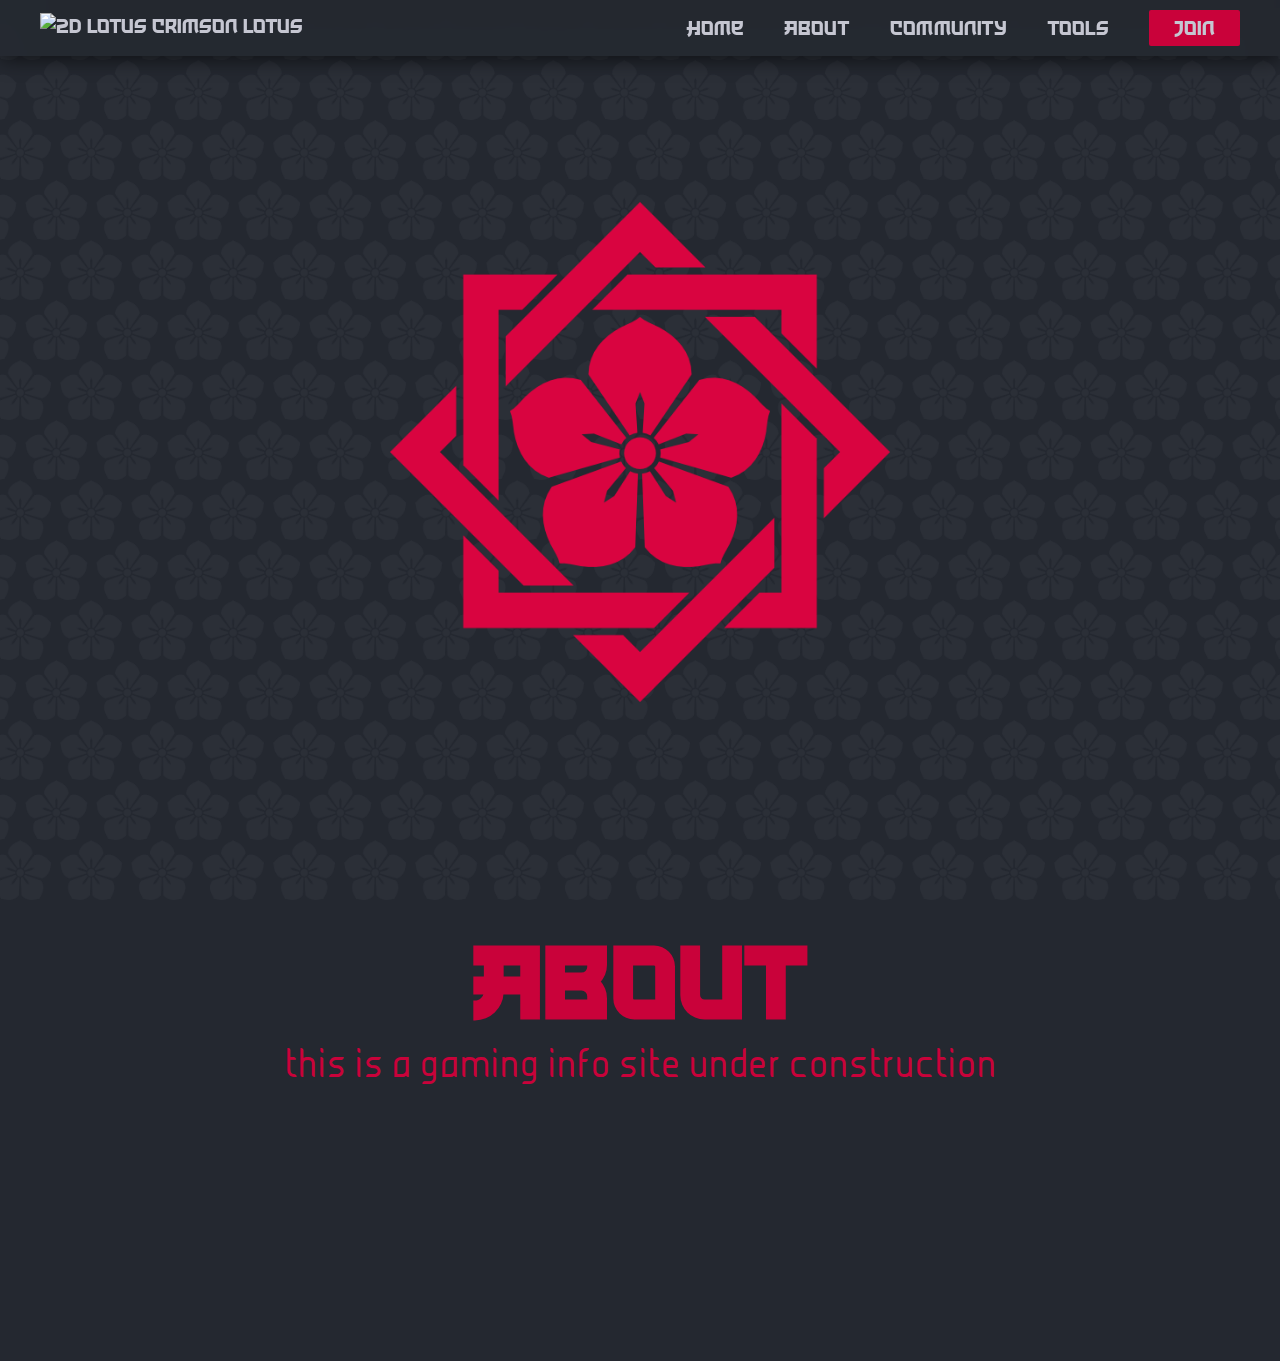
==== index.html @ 679688ac "completed styling of background, adjusted dropdown menu for smaller screens" ====
<!DOCTYPE html>
<html lang="en">
<head>
    <meta charset="UTF-8">
    <meta name="viewport" content="width=device-width, initial-scale=1.0">
    <title>Red Lotus Guild</title>
    <link rel="stylesheet" href="./css/styles.css">
</head>
<body>
    <default-nav>
        <a href="./"><img class="icon" src="./images/Red Lotus flower.png" alt="2d lotus crimson lotus"></a>

        <ul class="main menu">
            <li><a href="./index.html"> Home</a></li>
            <li><a href="./pages/about.html"> About</a></li>
            <li><a href="./pages/community.html">community</a></li>
            <li><a href="./pages/tools.html"> Tools </a></li>
            <li><button class="join-button">Join</button></li>     

        </ul>
        <svg id="menu-button" xmlns="http://www.w3.org/2000/svg" height="40px" viewBox="0 -960 960 960" width="40px" fill="#e8eaed">
            <path d="M120-240v-80h720v80H120Zm0-200v-80h720v80H120Zm0-200v-80h720v80H120Z"/>
        </svg>

        <ul class="dropdown menu">
            <svg id="close-button" xmlns="http://www.w3.org/2000/svg" height="40px" viewBox="0 -960 960 960" width="40px" fill="#e8eaed">
                <path d="m256-200-56-56 224-224-224-224 56-56 224 224 224-224 56 56-224 224 224 224-56 56-224-224-224 224Z"/>
            </svg>
            <li><a href="./pages/about.html"> Home</a></li>
            <li><a href="./pages/about.html"> About</a></li>
            <li><a href="./pages/community.html">community</a></li>
            <li><a href="./pages/tools.html"> Tools </a></li>
            <li><button class="join-button">Join</button></li>
        </ul>
    </default-nav>
    
    <header>
        <div id="header-icon">
            <img id="flower" src="./images/red lotus flower.png" alt="2d lotus crimson lotus">
            <img id="frame" src="./images/red lotus frame.png" alt="2d lotus crimson lotus">
        </div>
    </header>
    <main>
        <div class="about">
            <h1>About</h1>
            <p>
                this is a gaming info site under construction
            </p>
        </div>
    </main>
</body>
<script src="./js/nav.js"></script>

</html>
---- css/styles.css ----
@font-face {
    font-family: 'Last Shuriken';
    src: url(../fonts/TheLastShuriken-Regular.ttf);
    font-weight: normal;
    font-style: normal;
    font-display: swap;
}

@font-face{
    font-family: 'Juice';
    src: url(../fonts/JUICERegular.ttf);
    font-weight: normal;
    font-style: normal;
    font-display: swap;
}

/*
---------------------------------- 
Reset
---------------------------------- 
 */

*{
    margin: 0;
    padding: 0;
    box-sizing: border-box;
}

/*
---------------------------------- 
General styling
---------------------------------- 
 */

:root{
    --prmy-color: rgb(201, 2, 58);
    --bg-color: rgb(36, 40, 48);
    --font-color: rgb(197, 198, 209);
    --nav-bg-color: rgba(24, 27, 32, 0.205);
}

html::-webkit-scrollbar{ 
    width: 8px; height: 88;
}

html::-webkit-scrollbar-track{
    background-color: var(--nav-bg-color);
    background-clip: content-box;
}

html::-webkit-scrollbar-thumb{
    background-color: var(--prmy-color);
    border-radius: 15px;
}

body{
    display: flex;
    flex-direction: column;
    background-color: var(--bg-color);
    min-height: 100vh;
    font-family: 'Last Shuriken', system-ui;
    background-attachment: fixed;
    background-image: url(../images/lotus\ pattern.png);
    background-position: center;
    background-repeat: no-repeat;
    background-size: cover;
}


/*
---------------------------------- 
nav-bar styling
---------------------------------- 
 */

default-nav{
    display: flex;
    position: sticky;
    top:0;
    gap: 100px;
    background-color: var(--nav-bg-color);
    backdrop-filter: blur(30px);
    -webkit-backdrop-filter: blur(30px);
    padding: 10px 40px;
    box-shadow: 0px 3px 20px rgba(0, 0, 0, 0.6);
    z-index: 998;
}

default-nav img{
    height: 67px;
    width: auto;
    cursor:pointer;
    vertical-align: middle;
}

default-nav .main{
    display: flex;
    align-items: center;
    justify-content: flex-end;
    margin-left: auto;
    gap: 40px;
}

default-nav .menu{
    align-items: center;
    list-style: none;
}


default-nav a{
    color: var(--font-color);
    height: 100%;
    text-decoration: none;
    transition: all .5s;
    font-size: 1.1rem;
}

default-nav a:hover, 
default-nav a:focus{
    color: var(--prmy-color);
}

default-nav button{
    color:var(--font-color);
    background-color: var(--prmy-color);
    border-style: none;
    border-radius: 2px;
    cursor: pointer;
    padding: 5px 25px;
    align-self: center;
    font-family: 'Last Shuriken', system-ui;
    font-size: 1.1rem;
    transition: all .4s;
}

default-nav button:hover{
    color: var(--bg-color);
    transform: scale(.96,.97);
}

default-nav svg{
    fill: var(--font-color);
    cursor: pointer;
    transition: all .5s ;
    animation: fadeIn 1s
}

default-nav svg:hover, 
default-nav svg:focus{
    fill: var(--prmy-color);
    transform: scale(1.125,1.125);
}

default-nav #menu-button,
default-nav #close-button{
    display: none;
}

/*
---------------------------------- 
dropdown styling
---------------------------------- 
 */
 


default-nav .dropdown{
    display: none;
    flex-direction: column;
    align-items: center;
    list-style: none;
    gap: 30px;
    margin-top: 40px;
}

@media(max-width:800px){
    default-nav{
        flex-direction: column;
        align-items: center;
        justify-content: center;
        gap: 0px;
        padding: 20px;
    }

    default-nav .main{
        display: none;
    }

    default-nav ul{
        flex-direction: column;
        justify-content: center;
        gap: 20px;
        margin: 0;
        display: none;
    }

    default-nav #menu-button,
    default-nav #close-button{
        position: absolute;
        top: 36px;
        right: 30px;
    }

}
/*
---------------------------------- 
main styling
---------------------------------- 
 */
header{
    display: flex;
    flex-direction: column;
    justify-content: center;
    align-items: center;
    color: var(--prmy-color);
    font-size: calc(2.7vw + .8rem);
    text-wrap: nowrap;
    flex-grow: 1;
    height: 95vh;
}
header #message{
    margin-bottom: 7%;
}

header #message svg{
    fill: var(--prmy-color);
    display: inline-block;
    height: 1.3em;
    width: auto;
    vertical-align: -12%;
    
} 
header #message p{
    display: inline-block;
}

header #header-icon{
    position: relative;
    top:0;
    height: min(85vw, 500px);
    width: min(85vw, 500px);
    margin-bottom: 5%;
}

#header-icon #frame{
    position: absolute;
    top:0;
    left: 0;
    height: 100%;
    width: auto;
    animation: spin 45s linear infinite;
}

#header-icon #flower{
    position: absolute;
    top:23%;
    left: 24%;
    height: 50%;
    width: auto;
}

main{
    background-color: var(--bg-color);
    display: flex;
    justify-content: center;
    color: var(--prmy-color);
    font-size: calc(2.7vw + .8rem);
    height: 50vh;
    backdrop-filter: blur(20px);
 }

main #message svg{
    fill: var(--prmy-color);
    display: inline-block;
    height: 1.3em;
    width: auto;
    vertical-align: -12%;
    
} 


main .about{
    display: flex;
    flex-direction: column;
    align-items: center;
    text-align: justify;
    width: 800px;

}
main .about p{
    font-family: 'Juice';
    text-align: center;
    font-size: 2rem;
    width: 100%;
}

@keyframes slideIn{
    0%{
        transform: translateX(100%);
    }
    100%{
        transform: translateX(0%);
    }
}

@keyframes spin{
    0%{
        transform: rotate(0deg);
    }
    100%{
        transform:rotate(360deg);
    }
}

@keyframes fadeIn{
    0%{
        opacity: 0;
    }
    100%{
        opacity: 1;
    }
}
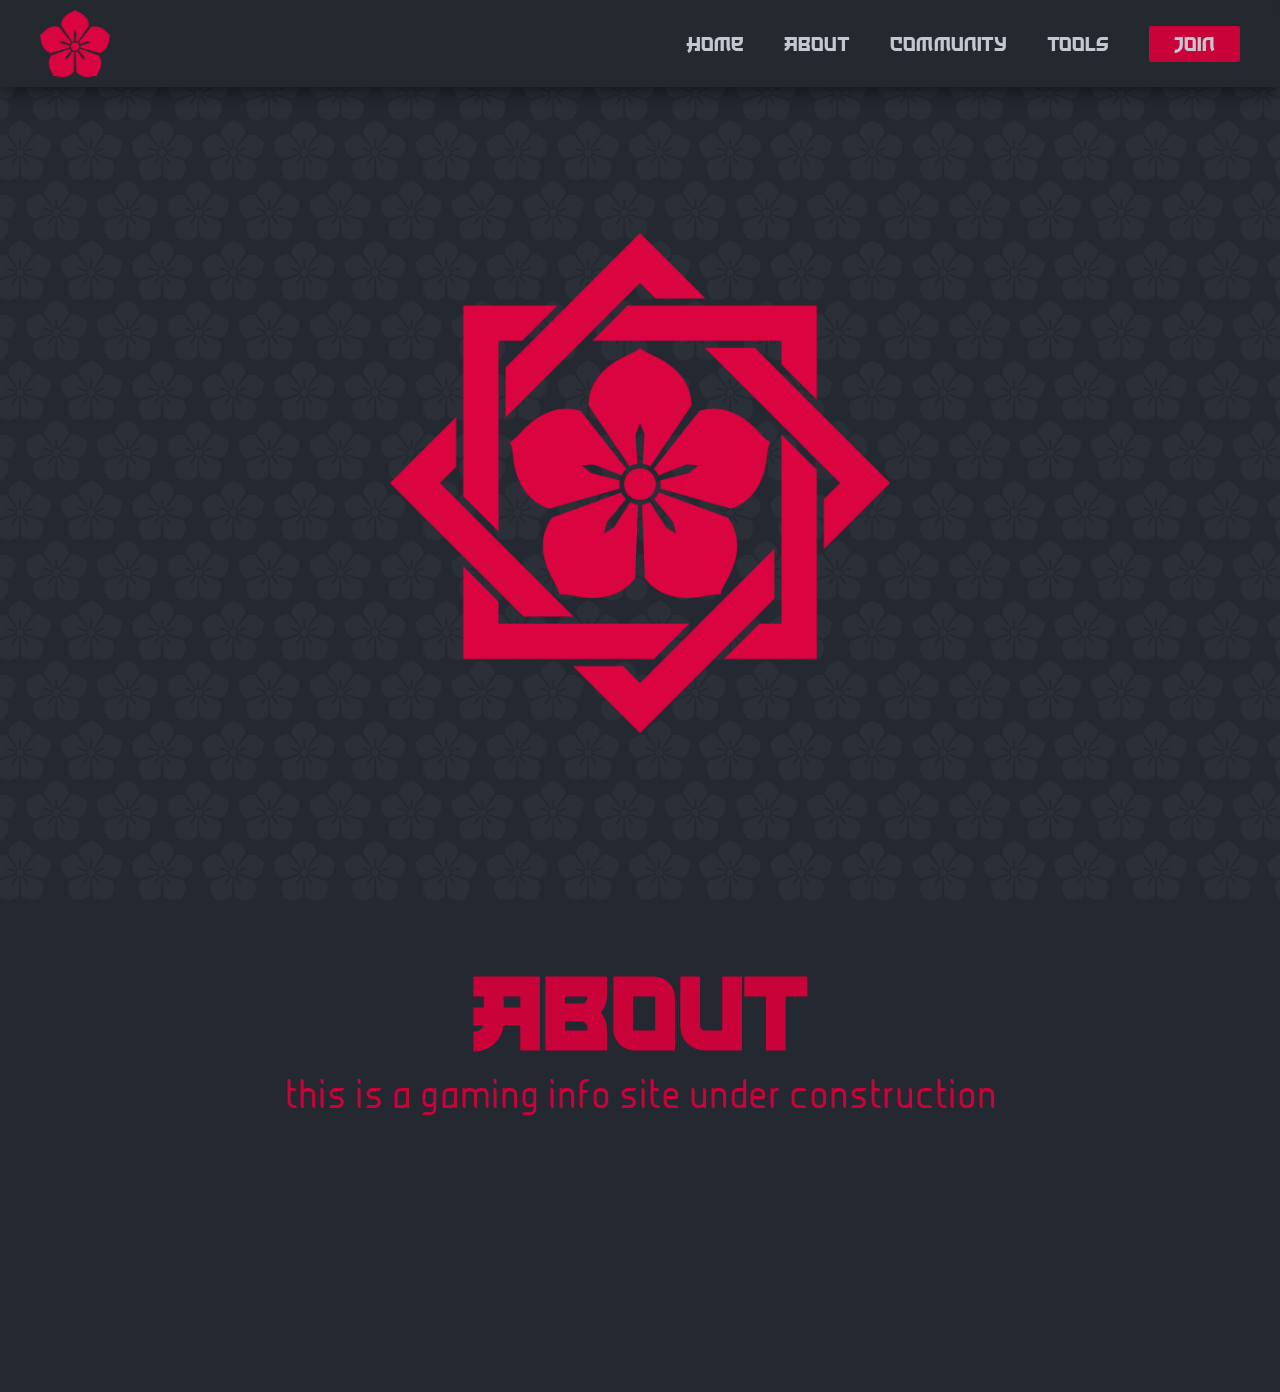
==== commit d77c1e7b: "adjusted styling on images" ====
--- a/index.html
+++ b/index.html
@@ -8,7 +8,7 @@
 </head>
 <body>
     <default-nav>
-        <a href="./"><img class="icon" src="./images/Red Lotus flower.png" alt="2d lotus crimson lotus"></a>
+        <a href="./"><img class="icon" src="./images/red lotus flower.png" alt="2d lotus crimson lotus"></a>
 
         <ul class="main menu">
             <li><a href="./index.html"> Home</a></li>
--- a/css/styles.css
+++ b/css/styles.css
@@ -162,8 +162,6 @@
 ---------------------------------- 
  */
  
-
-
 default-nav .dropdown{
     display: none;
     flex-direction: column;
@@ -243,6 +241,7 @@
 }
 
 #header-icon #frame{
+    pointer-events: none;
     position: absolute;
     top:0;
     left: 0;
@@ -252,6 +251,7 @@
 }
 
 #header-icon #flower{
+    pointer-events: none;
     position: absolute;
     top:23%;
     left: 24%;
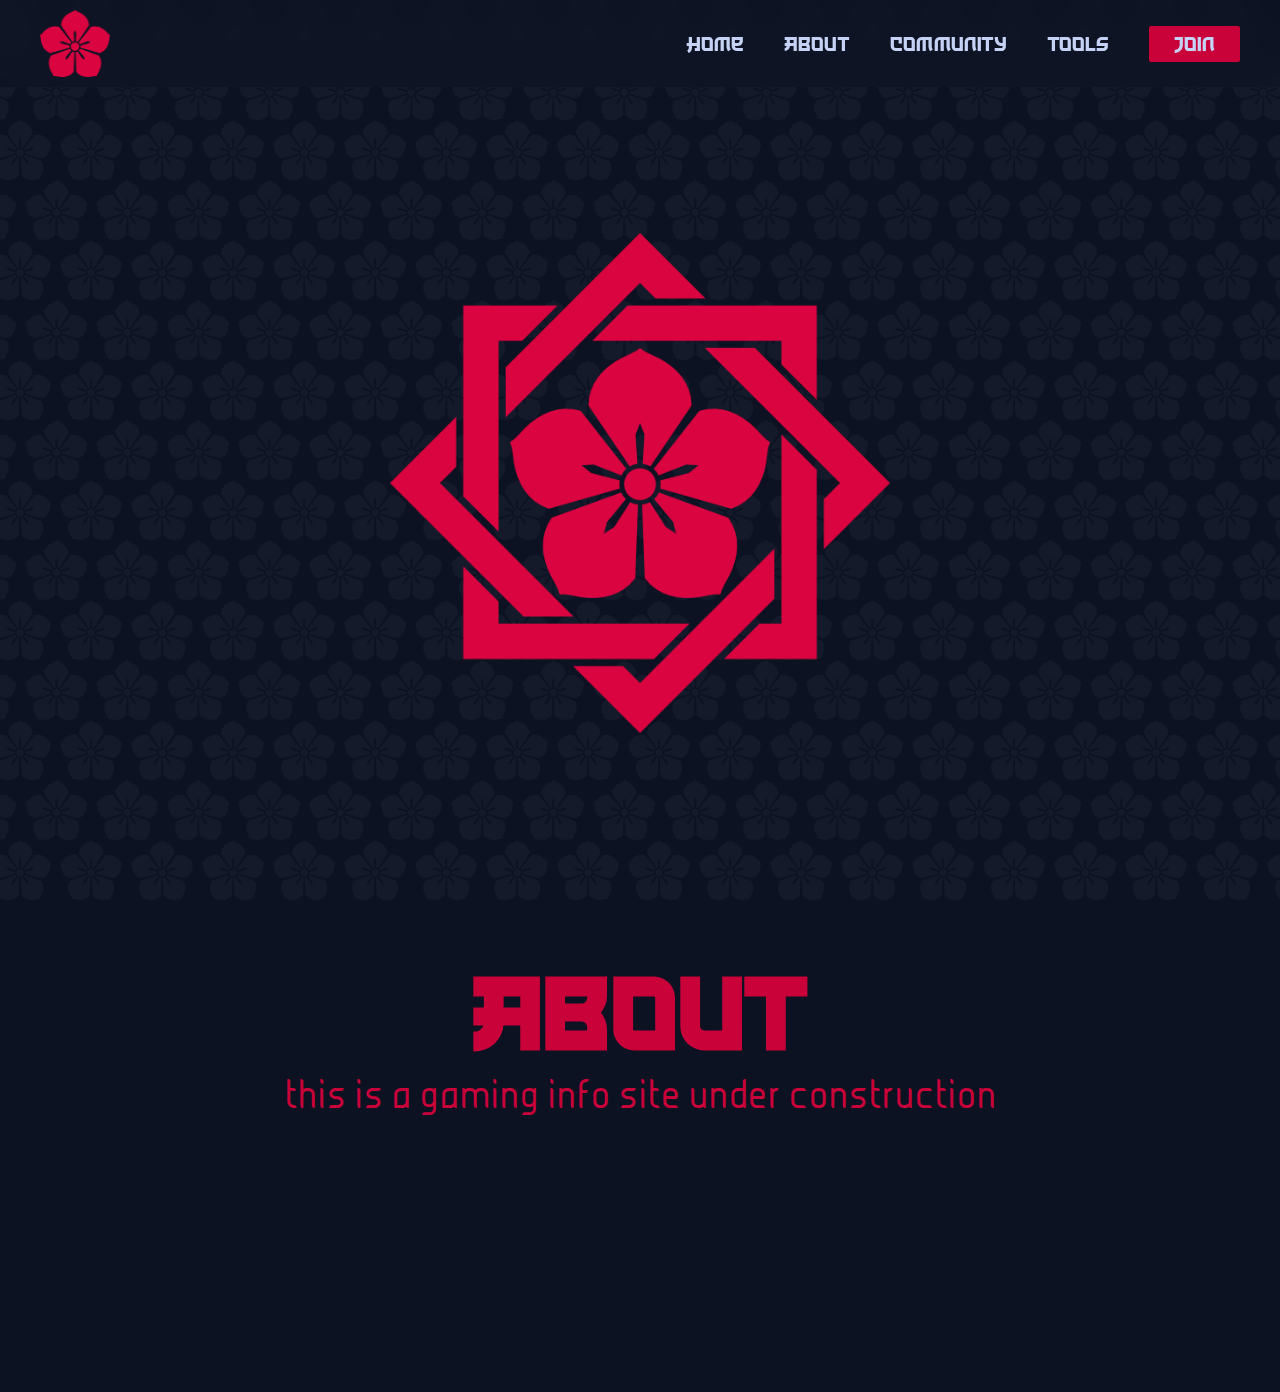
==== commit b52b9787: "refactored nav bar styling and code" ====
--- a/index.html
+++ b/index.html
@@ -5,33 +5,35 @@
     <meta name="viewport" content="width=device-width, initial-scale=1.0">
     <title>Red Lotus Guild</title>
     <link rel="stylesheet" href="./css/styles.css">
+    <script defer src="./js/nav.js"></script>
+
 </head>
 <body>
     <default-nav>
         <a href="./"><img class="icon" src="./images/red lotus flower.png" alt="2d lotus crimson lotus"></a>
 
-        <ul class="main menu">
+        <ul class=" main menu">
             <li><a href="./index.html"> Home</a></li>
             <li><a href="./pages/about.html"> About</a></li>
             <li><a href="./pages/community.html">community</a></li>
             <li><a href="./pages/tools.html"> Tools </a></li>
             <li><button class="join-button">Join</button></li>     
+        </ul>
 
-        </ul>
-        <svg id="menu-button" xmlns="http://www.w3.org/2000/svg" height="40px" viewBox="0 -960 960 960" width="40px" fill="#e8eaed">
-            <path d="M120-240v-80h720v80H120Zm0-200v-80h720v80H120Zm0-200v-80h720v80H120Z"/>
-        </svg>
+        <div class="hamburger">
+            <div class="bar"></div>
+            <div class="bar"></div>
+            <div class="bar"></div>
+        </div>
 
         <ul class="dropdown menu">
-            <svg id="close-button" xmlns="http://www.w3.org/2000/svg" height="40px" viewBox="0 -960 960 960" width="40px" fill="#e8eaed">
-                <path d="m256-200-56-56 224-224-224-224 56-56 224 224 224-224 56 56-224 224 224 224-56 56-224-224-224 224Z"/>
-            </svg>
-            <li><a href="./pages/about.html"> Home</a></li>
+            <li><a href="./index.html"> Home</a></li>
             <li><a href="./pages/about.html"> About</a></li>
             <li><a href="./pages/community.html">community</a></li>
             <li><a href="./pages/tools.html"> Tools </a></li>
-            <li><button class="join-button">Join</button></li>
+            <li><button class="join-button">Join</button></li>     
         </ul>
+
     </default-nav>
     
     <header>
@@ -49,6 +51,5 @@
         </div>
     </main>
 </body>
-<script src="./js/nav.js"></script>
 
 </html>--- a/css/styles.css
+++ b/css/styles.css
@@ -34,14 +34,16 @@
 
 :root{
     --prmy-color: rgb(201, 2, 58);
-    --bg-color: rgb(36, 40, 48);
-    --font-color: rgb(197, 198, 209);
-    --nav-bg-color: rgba(24, 27, 32, 0.205);
+    --bg-color: rgb(12, 18, 34);
+    --font-color: rgb(198, 210, 245);
+    --nav-bg-color-solid: rgba(12, 18, 34, 0.965);
+    --nav-bg-color-opaque: rgba(12, 18, 34, 0.3);
 }
 
 html::-webkit-scrollbar{ 
-    width: 8px; height: 88;
-}
+    width: 8px; 
+    height: 8px;
+} 
 
 html::-webkit-scrollbar-track{
     background-color: var(--nav-bg-color);
@@ -56,7 +58,8 @@
 body{
     display: flex;
     flex-direction: column;
-    background-color: var(--bg-color);
+    color: var(--font-color);
+    background-color:var(--bg-color);
     min-height: 100vh;
     font-family: 'Last Shuriken', system-ui;
     background-attachment: fixed;
@@ -66,6 +69,10 @@
     background-size: cover;
 }
 
+a{
+    color: inherit;
+    text-decoration: none;
+}
 
 /*
 ---------------------------------- 
@@ -78,12 +85,12 @@
     position: sticky;
     top:0;
     gap: 100px;
-    background-color: var(--nav-bg-color);
-    backdrop-filter: blur(30px);
-    -webkit-backdrop-filter: blur(30px);
+    background-color: var(--nav-bg-color-opaque);
+    backdrop-filter: blur(20px);
+    -webkit-backdrop-filter: blur(20px);
     padding: 10px 40px;
-    box-shadow: 0px 3px 20px rgba(0, 0, 0, 0.6);
-    z-index: 998;
+    z-index: 999;
+    transition: all .5s ease-in-out
 }
 
 default-nav img{
@@ -93,24 +100,21 @@
     vertical-align: middle;
 }
 
-default-nav .main{
+default-nav .menu{
     display: flex;
     align-items: center;
     justify-content: flex-end;
     margin-left: auto;
+    list-style: none;
     gap: 40px;
 }
 
-default-nav .menu{
-    align-items: center;
-    list-style: none;
-}
-
+default-nav .dropdown{
+    display: none;
+}
 
 default-nav a{
-    color: var(--font-color);
     height: 100%;
-    text-decoration: none;
     transition: all .5s;
     font-size: 1.1rem;
 }
@@ -121,14 +125,14 @@
 }
 
 default-nav button{
-    color:var(--font-color);
+    color: inherit;
+    font-family: inherit;
     background-color: var(--prmy-color);
     border-style: none;
     border-radius: 2px;
     cursor: pointer;
     padding: 5px 25px;
     align-self: center;
-    font-family: 'Last Shuriken', system-ui;
     font-size: 1.1rem;
     transition: all .4s;
 }
@@ -138,64 +142,84 @@
     transform: scale(.96,.97);
 }
 
-default-nav svg{
-    fill: var(--font-color);
+/*
+---------------------------------- 
+Hamburger button styling
+---------------------------------- 
+ */
+
+default-nav .bar{
+    background-color: var(--font-color);
+    height: 3px;
+    width: 32px;
+    margin: 5px;
+    border-radius: 2px;
+    transition: all 1s;
+}
+
+default-nav .hamburger{
+    display: none;
+    position:absolute;
+    top:0;
     cursor: pointer;
-    transition: all .5s ;
-    animation: fadeIn 1s
-}
-
-default-nav svg:hover, 
-default-nav svg:focus{
-    fill: var(--prmy-color);
-    transform: scale(1.125,1.125);
-}
-
-default-nav #menu-button,
-default-nav #close-button{
-    display: none;
-}
-
-/*
----------------------------------- 
-dropdown styling
----------------------------------- 
- */
- 
-default-nav .dropdown{
-    display: none;
-    flex-direction: column;
-    align-items: center;
-    list-style: none;
-    gap: 30px;
-    margin-top: 40px;
+    transition: scale .5s
+ }
+
+ default-nav .hamburger:hover{
+    scale: 1.1 1.1;
+ }
+
+ default-nav .hamburger:hover *{
+    background-color: var(--prmy-color);
+ }
+
+.hamburger-open .bar:nth-child(1){
+    transform: translateY(8px) rotate(45deg);
+}
+.hamburger-open .bar:nth-child(2){
+    opacity: 0;
+}
+.hamburger-open .bar:nth-child(3){
+    transform: translateY(-8px) rotate(-45deg);
+
+}
+
+
+.dropdown-open{
+    transform: translateX(0%) !important;
 }
 
 @media(max-width:800px){
     default-nav{
+        background-color: var(--nav-bg-color-solid);
         flex-direction: column;
         align-items: center;
         justify-content: center;
         gap: 0px;
         padding: 20px;
+        backdrop-filter: none;
+        -webkit-backdrop-filter: none;
     }
 
     default-nav .main{
         display: none;
     }
-
-    default-nav ul{
+    default-nav .dropdown{
+        display: flex;
+        position:fixed;
+        top: 107px;
+        background-color: var(--nav-bg-color-solid);
         flex-direction: column;
-        justify-content: center;
-        gap: 20px;
-        margin: 0;
-        display: none;
-    }
-
-    default-nav #menu-button,
-    default-nav #close-button{
+        width: 100%;
+        padding: 20px 0;
+        transform: translateX(-100%);
+        transition: all .9s ease-in-out;
+    }
+
+    default-nav .hamburger{
+        display: block;
         position: absolute;
-        top: 36px;
+        top: 38px;
         right: 30px;
     }
 
@@ -241,22 +265,24 @@
 }
 
 #header-icon #frame{
-    pointer-events: none;
     position: absolute;
     top:0;
     left: 0;
     height: 100%;
     width: auto;
-    animation: spin 45s linear infinite;
+    transition: all 3s ease-in-out;
 }
 
 #header-icon #flower{
-    pointer-events: none;
     position: absolute;
     top:23%;
     left: 24%;
     height: 50%;
     width: auto;
+}
+
+#header-icon #frame:hover{
+    transform: rotate(90deg);
 }
 
 main{
@@ -296,7 +322,7 @@
 
 @keyframes slideIn{
     0%{
-        transform: translateX(100%);
+        transform: translateX(-100%);
     }
     100%{
         transform: translateX(0%);
@@ -308,7 +334,7 @@
         transform: rotate(0deg);
     }
     100%{
-        transform:rotate(360deg);
+        transform:rotate(180deg);
     }
 }
 
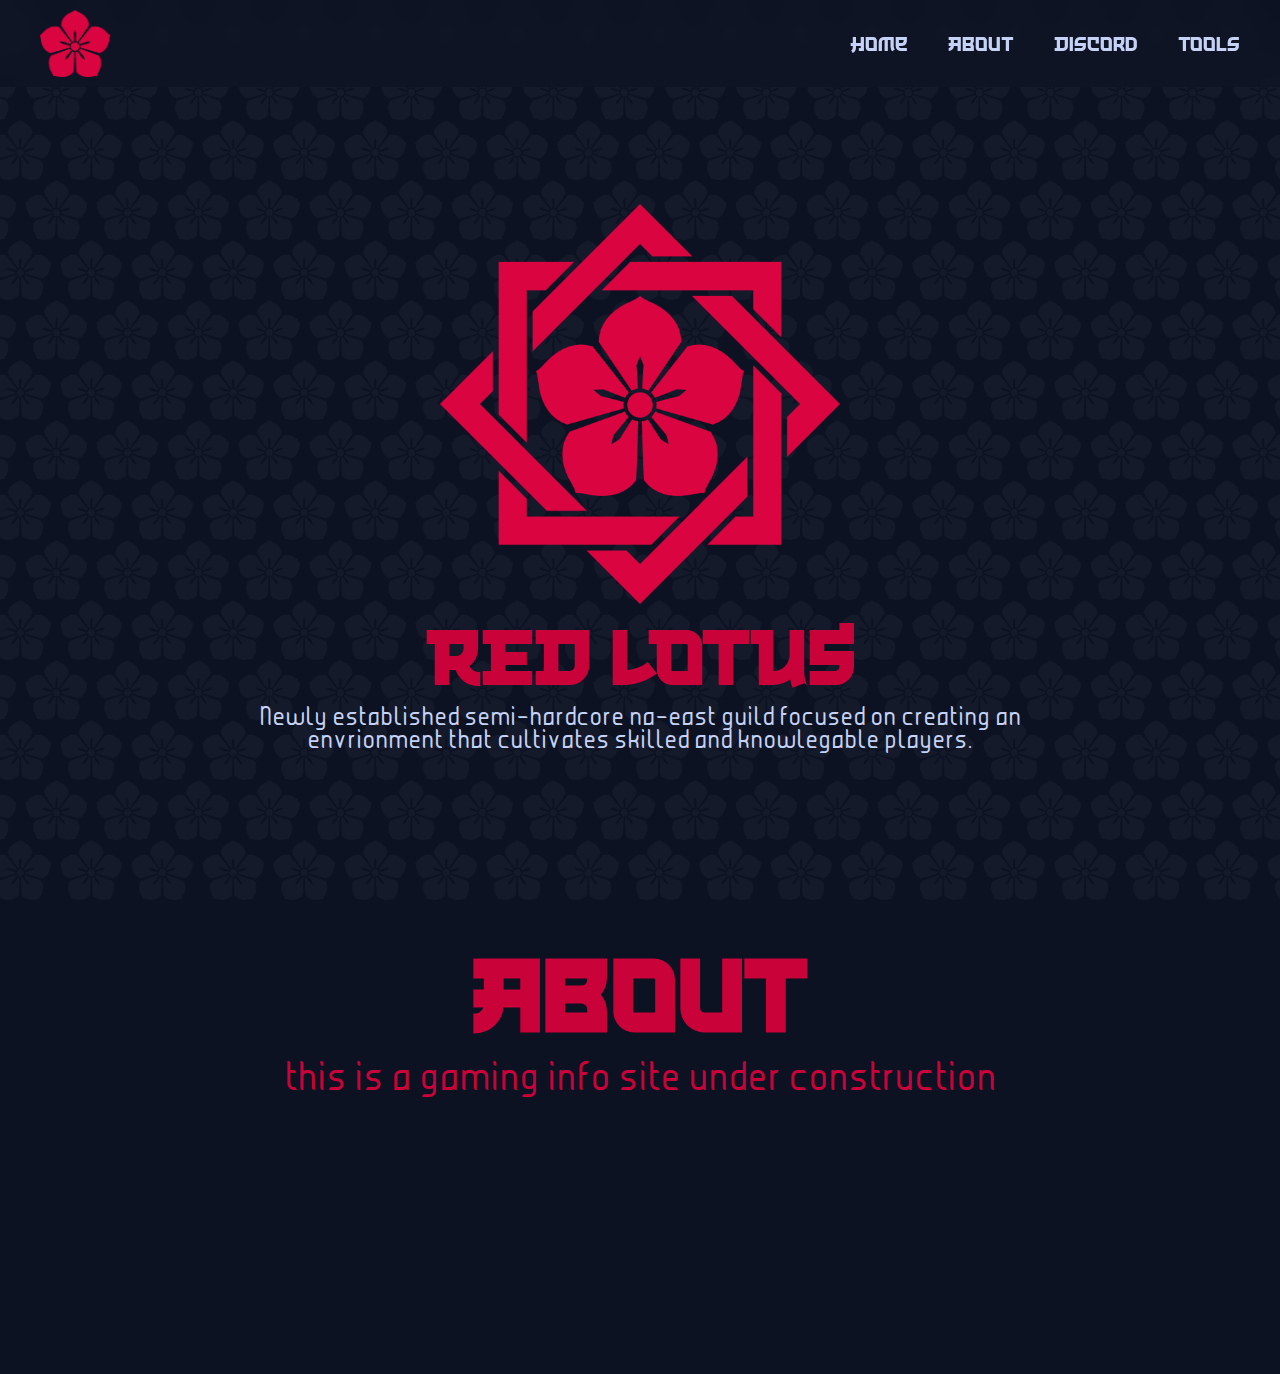
==== commit 58f7dfab: "started adding general content and doing minor animation adjustments" ====
--- a/index.html
+++ b/index.html
@@ -11,13 +11,11 @@
 <body>
     <default-nav>
         <a href="./"><img class="icon" src="./images/red lotus flower.png" alt="2d lotus crimson lotus"></a>
-
         <ul class=" main menu">
             <li><a href="./index.html"> Home</a></li>
             <li><a href="./pages/about.html"> About</a></li>
-            <li><a href="./pages/community.html">community</a></li>
+            <li><a href="https://discord.gg/sDCqT3SjpS" target="_blank" rel="noopener noreferrer">Discord</a></li>       
             <li><a href="./pages/tools.html"> Tools </a></li>
-            <li><button class="join-button">Join</button></li>     
         </ul>
 
         <div class="hamburger">
@@ -31,9 +29,8 @@
             <li><a href="./pages/about.html"> About</a></li>
             <li><a href="./pages/community.html">community</a></li>
             <li><a href="./pages/tools.html"> Tools </a></li>
-            <li><button class="join-button">Join</button></li>     
+            <li><a href="https://discord.gg/sDCqT3SjpS" target="_blank" rel="noopener noreferrer"></a></li>     
         </ul>
-
     </default-nav>
     
     <header>
@@ -41,6 +38,11 @@
             <img id="flower" src="./images/red lotus flower.png" alt="2d lotus crimson lotus">
             <img id="frame" src="./images/red lotus frame.png" alt="2d lotus crimson lotus">
         </div>
+        <h1>RED LOTUS</h1>
+        <p>
+            Newly established semi-hardcore na-east guild focused on creating an envrionment 
+            that cultivates skilled and knowlegable players. 
+        </p>
     </header>
     <main>
         <div class="about">
--- a/css/styles.css
+++ b/css/styles.css
@@ -90,7 +90,7 @@
     -webkit-backdrop-filter: blur(20px);
     padding: 10px 40px;
     z-index: 999;
-    transition: all .5s ease-in-out
+    transition: all .5s ease-in-out;
 }
 
 default-nav img{
@@ -119,8 +119,7 @@
     font-size: 1.1rem;
 }
 
-default-nav a:hover, 
-default-nav a:focus{
+default-nav a:hover{
     color: var(--prmy-color);
 }
 
@@ -148,7 +147,7 @@
 ---------------------------------- 
  */
 
-default-nav .bar{
+.bar{
     background-color: var(--font-color);
     height: 3px;
     width: 32px;
@@ -157,7 +156,7 @@
     transition: all 1s;
 }
 
-default-nav .hamburger{
+.hamburger{
     display: none;
     position:absolute;
     top:0;
@@ -165,11 +164,11 @@
     transition: scale .5s
  }
 
- default-nav .hamburger:hover{
+.hamburger:hover{
     scale: 1.1 1.1;
  }
 
- default-nav .hamburger:hover *{
+.hamburger:hover *{
     background-color: var(--prmy-color);
  }
 
@@ -200,7 +199,6 @@
         backdrop-filter: none;
         -webkit-backdrop-filter: none;
     }
-
     default-nav .main{
         display: none;
     }
@@ -216,11 +214,15 @@
         transition: all .9s ease-in-out;
     }
 
-    default-nav .hamburger{
+    .hamburger{
         display: block;
         position: absolute;
         top: 38px;
         right: 30px;
+    }
+
+    html{
+        font-size: calc(1vw + 0.6rem);
     }
 
 }
@@ -236,32 +238,14 @@
     align-items: center;
     color: var(--prmy-color);
     font-size: calc(2.7vw + .8rem);
-    text-wrap: nowrap;
-    flex-grow: 1;
-    height: 95vh;
-}
-header #message{
-    margin-bottom: 7%;
-}
-
-header #message svg{
-    fill: var(--prmy-color);
-    display: inline-block;
-    height: 1.3em;
-    width: auto;
-    vertical-align: -12%;
-    
-} 
-header #message p{
-    display: inline-block;
+    height: 93vh;
 }
 
 header #header-icon{
     position: relative;
     top:0;
-    height: min(85vw, 500px);
-    width: min(85vw, 500px);
-    margin-bottom: 5%;
+    height: min(70vw, 400px);
+    width: min(70vw, 400px);
 }
 
 #header-icon #frame{
@@ -273,6 +257,10 @@
     transition: all 3s ease-in-out;
 }
 
+#header-icon #frame:hover{
+    transform: rotate(90deg);
+}
+
 #header-icon #flower{
     position: absolute;
     top:23%;
@@ -281,9 +269,20 @@
     width: auto;
 }
 
-#header-icon #frame:hover{
-    transform: rotate(90deg);
-}
+header h1{
+    font-size: 4.4rem;
+}
+
+header p{
+    font-family: juice;
+    font-size: 1.3rem;
+    font-weight: 300;
+    color: var(--font-color);
+    text-align: center;
+    height:100px;
+    width: min(85vw, 800px)
+}
+
 
 main{
     background-color: var(--bg-color);
@@ -304,7 +303,23 @@
     
 } 
 
-
+main #message{
+    display: flex;
+    align-items: center;
+    margin-bottom: 7%;
+}
+
+main #message svg{
+    fill: var(--prmy-color);
+    display: inline-block;
+    height: 1.3em;
+    width: auto;
+    vertical-align: -12%;
+    
+} 
+main #message p{
+    display: inline-block;
+}
 main .about{
     display: flex;
     flex-direction: column;
@@ -320,29 +335,6 @@
     width: 100%;
 }
 
-@keyframes slideIn{
-    0%{
-        transform: translateX(-100%);
-    }
-    100%{
-        transform: translateX(0%);
-    }
-}
-
-@keyframes spin{
-    0%{
-        transform: rotate(0deg);
-    }
-    100%{
-        transform:rotate(180deg);
-    }
-}
-
-@keyframes fadeIn{
-    0%{
-        opacity: 0;
-    }
-    100%{
-        opacity: 1;
-    }
+.hideNav{
+    transform: translateY(-100%);
 }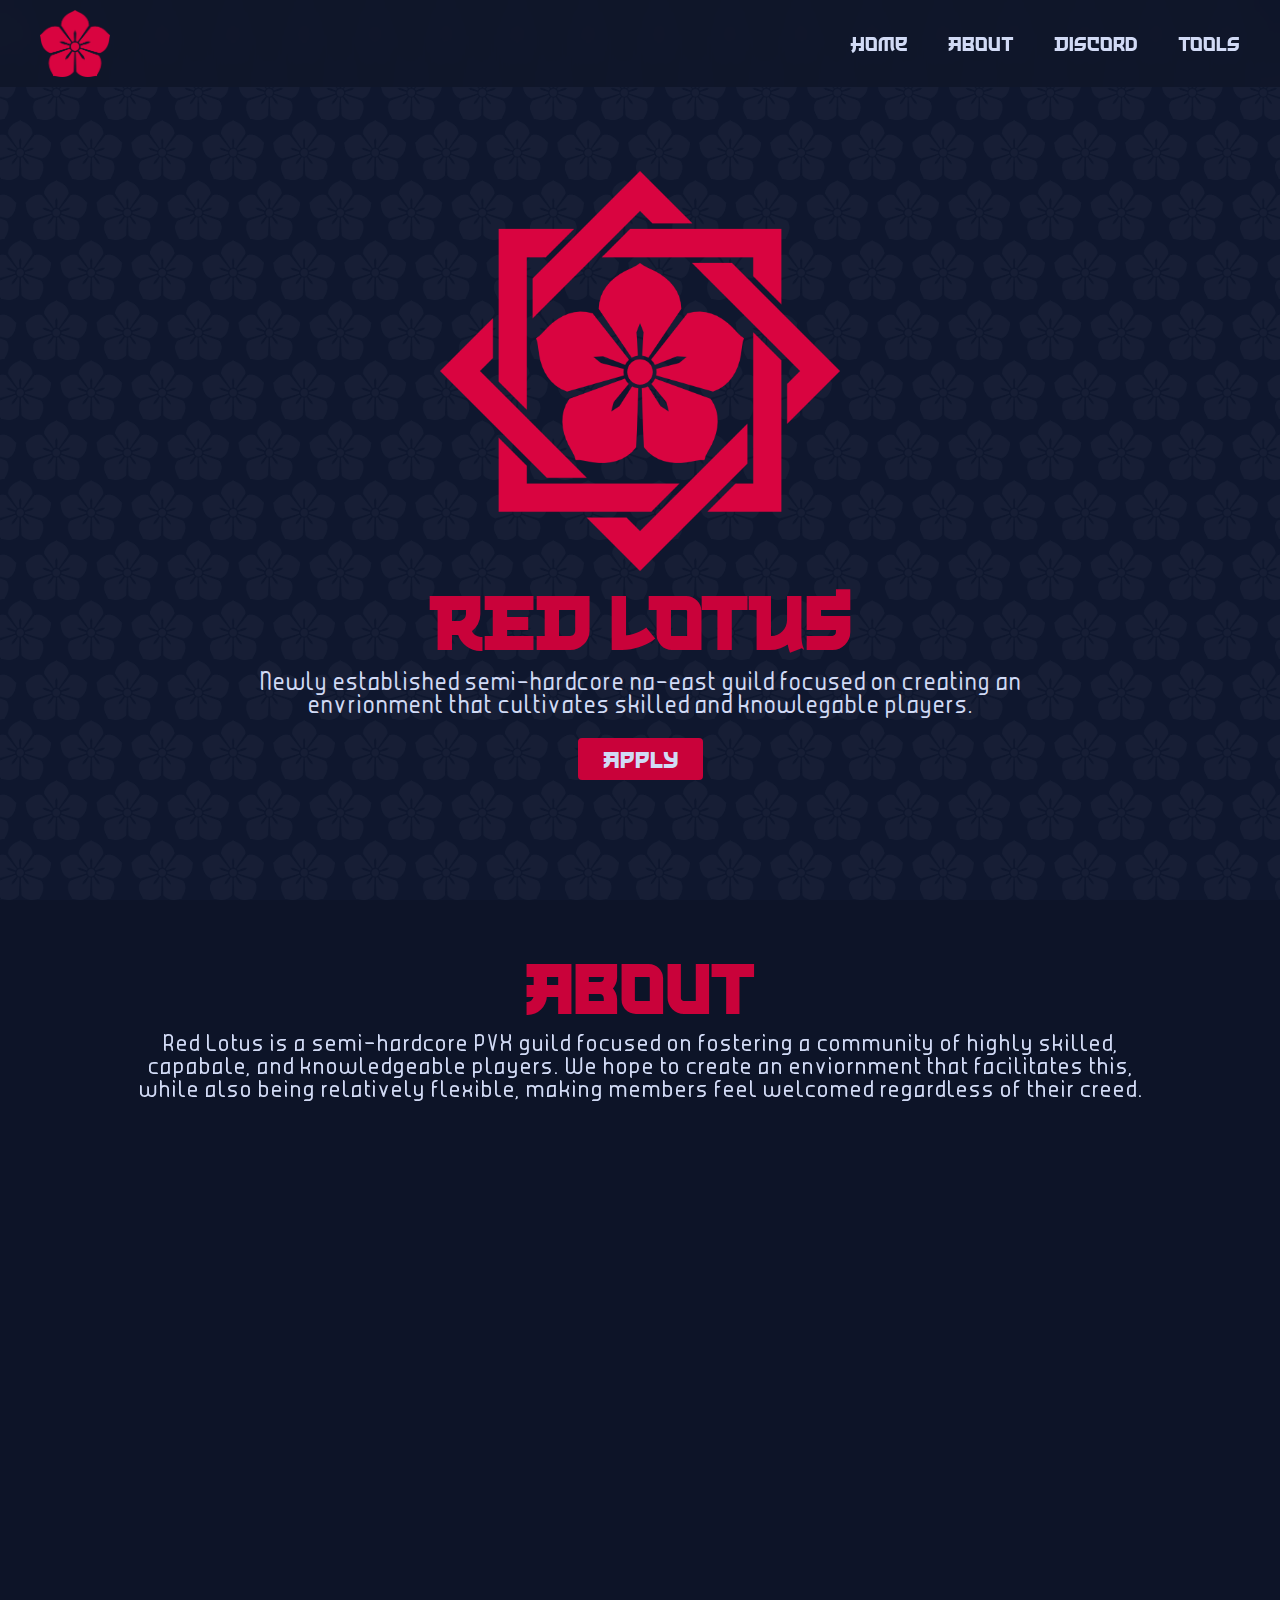
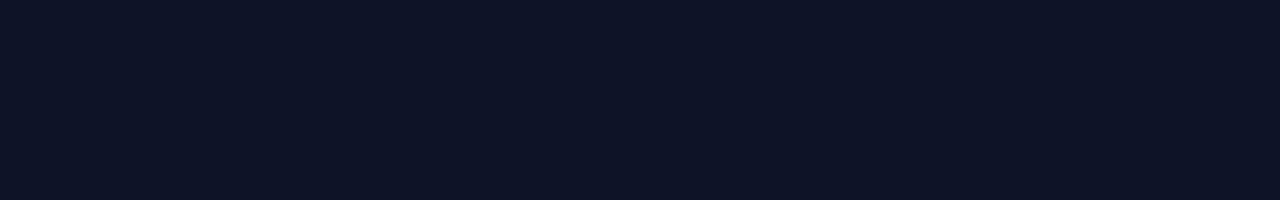
==== commit 4996ed2a: "adding text for about section and styled" ====
--- a/index.html
+++ b/index.html
@@ -25,10 +25,10 @@
         </div>
 
         <ul class="dropdown menu">
-            <li><a href="./index.html"> Home</a></li>
-            <li><a href="./pages/about.html"> About</a></li>
-            <li><a href="./pages/community.html">community</a></li>
-            <li><a href="./pages/tools.html"> Tools </a></li>
+            <li><a href="./index"> Home</a></li>
+            <li><a href="./about"> About</a></li>
+            <li><a href="./community">community</a></li>
+            <li><a href="./tools"> Tools </a></li>
             <li><a href="https://discord.gg/sDCqT3SjpS" target="_blank" rel="noopener noreferrer"></a></li>     
         </ul>
     </default-nav>
@@ -43,12 +43,17 @@
             Newly established semi-hardcore na-east guild focused on creating an envrionment 
             that cultivates skilled and knowlegable players. 
         </p>
+        <button>Apply</button>
     </header>
     <main>
         <div class="about">
             <h1>About</h1>
             <p>
-                this is a gaming info site under construction
+                Red Lotus is a semi-hardcore PVX guild focused on
+                fostering a community of highly skilled, capabale, and knowledgeable
+                players. We hope to create an enviornment that facilitates this, while 
+                also being relatively flexible, making members feel welcomed regardless
+                of their creed.
             </p>
         </div>
     </main>
--- a/css/styles.css
+++ b/css/styles.css
@@ -34,10 +34,10 @@
 
 :root{
     --prmy-color: rgb(201, 2, 58);
-    --bg-color: rgb(12, 18, 34);
-    --font-color: rgb(198, 210, 245);
+    --bg-color: hsl(224, 50%, 12%);
+    --font-color: rgb(209, 218, 245);
     --nav-bg-color-solid: rgba(12, 18, 34, 0.965);
-    --nav-bg-color-opaque: rgba(12, 18, 34, 0.3);
+    --nav-bg-color-opaque: rgba(12, 18, 34, 0.5);
 }
 
 html::-webkit-scrollbar{ 
@@ -45,14 +45,9 @@
     height: 8px;
 } 
 
-html::-webkit-scrollbar-track{
-    background-color: var(--nav-bg-color);
-    background-clip: content-box;
-}
-
 html::-webkit-scrollbar-thumb{
     background-color: var(--prmy-color);
-    border-radius: 15px;
+    border-radius: 50px;
 }
 
 body{
@@ -74,6 +69,24 @@
     text-decoration: none;
 }
 
+button{
+    color: var(--font-color);
+    font-family: inherit;
+    background-color: var(--prmy-color);
+    border-style: none;
+    border-radius: 4px;
+    cursor: pointer;
+    padding: 5px 25px;
+    align-self: center;
+    font-size: 1.4rem;
+    transition: all .4s;
+}
+
+button:hover{
+    color: var(--bg-color);
+    transform: scale(.96,.97);
+}
+
 /*
 ---------------------------------- 
 nav-bar styling
@@ -82,7 +95,7 @@
 
 default-nav{
     display: flex;
-    position: sticky;
+    position: fixed;
     top:0;
     gap: 100px;
     background-color: var(--nav-bg-color-opaque);
@@ -91,16 +104,26 @@
     padding: 10px 40px;
     z-index: 999;
     transition: all .5s ease-in-out;
+    width: 100%;
 }
 
 default-nav img{
     height: 67px;
     width: auto;
-    cursor:pointer;
+    cursor: pointer;
     vertical-align: middle;
 }
 
-default-nav .menu{
+default-nav a{
+    height: 100%;
+    transition: all .5s;
+    font-size: 1.1rem;
+}
+
+default-nav a:hover{
+    color: var(--prmy-color);
+}
+.menu{
     display: flex;
     align-items: center;
     justify-content: flex-end;
@@ -109,36 +132,17 @@
     gap: 40px;
 }
 
-default-nav .dropdown{
+.dropdown{
     display: none;
 }
 
-default-nav a{
-    height: 100%;
-    transition: all .5s;
-    font-size: 1.1rem;
-}
-
-default-nav a:hover{
-    color: var(--prmy-color);
-}
-
-default-nav button{
-    color: inherit;
-    font-family: inherit;
-    background-color: var(--prmy-color);
-    border-style: none;
-    border-radius: 2px;
-    cursor: pointer;
-    padding: 5px 25px;
-    align-self: center;
-    font-size: 1.1rem;
-    transition: all .4s;
-}
-
-default-nav button:hover{
-    color: var(--bg-color);
-    transform: scale(.96,.97);
+/*classes for js event*/
+
+.dropdown-open{
+    transform: translateX(0%) !important;
+}
+.hideNav{
+    transform: translateY(-100%);
 }
 
 /*
@@ -172,6 +176,7 @@
     background-color: var(--prmy-color);
  }
 
+ /*classes for js events*/
 .hamburger-open .bar:nth-child(1){
     transform: translateY(8px) rotate(45deg);
 }
@@ -182,11 +187,9 @@
     transform: translateY(-8px) rotate(-45deg);
 
 }
-
-
-.dropdown-open{
-    transform: translateX(0%) !important;
-}
+/*---------------------*/
+
+
 
 @media(max-width:800px){
     default-nav{
@@ -199,10 +202,10 @@
         backdrop-filter: none;
         -webkit-backdrop-filter: none;
     }
-    default-nav .main{
+    .main{
         display: none;
     }
-    default-nav .dropdown{
+    .dropdown{
         display: flex;
         position:fixed;
         top: 107px;
@@ -222,7 +225,7 @@
     }
 
     html{
-        font-size: calc(1vw + 0.6rem);
+        font-size: calc(.95vw + 0.6rem);
     }
 
 }
@@ -238,14 +241,16 @@
     align-items: center;
     color: var(--prmy-color);
     font-size: calc(2.7vw + .8rem);
-    height: 93vh;
-}
-
-header #header-icon{
+    height: 100vh;
+    animation: fadeIn 2s linear;
+}
+
+#header-icon{
     position: relative;
     top:0;
     height: min(70vw, 400px);
     width: min(70vw, 400px);
+    margin-top: 50px;
 }
 
 #header-icon #frame{
@@ -255,6 +260,7 @@
     height: 100%;
     width: auto;
     transition: all 3s ease-in-out;
+    animation: frameSpin 3.5s cubic-bezier(0.42, 0, 0.58, 1);
 }
 
 #header-icon #frame:hover{
@@ -270,7 +276,7 @@
 }
 
 header h1{
-    font-size: 4.4rem;
+    font-size: 4.3rem;
 }
 
 header p{
@@ -279,62 +285,63 @@
     font-weight: 300;
     color: var(--font-color);
     text-align: center;
-    height:100px;
-    width: min(85vw, 800px)
+    width: min(85vw, 800px);
+    margin-bottom: 20px;
 }
 
 
 main{
-    background-color: var(--bg-color);
     display: flex;
     justify-content: center;
     color: var(--prmy-color);
     font-size: calc(2.7vw + .8rem);
-    height: 50vh;
-    backdrop-filter: blur(20px);
- }
-
-main #message svg{
-    fill: var(--prmy-color);
-    display: inline-block;
-    height: 1.3em;
-    width: auto;
-    vertical-align: -12%;
-    
-} 
-
-main #message{
+    height: 100vh;
+    align-self: center;
+    border-radius: 20px;
+ }
+
+ main h1{
+    font-size: 4rem;
+ }
+
+#message{
     display: flex;
     align-items: center;
     margin-bottom: 7%;
 }
 
-main #message svg{
-    fill: var(--prmy-color);
-    display: inline-block;
-    height: 1.3em;
-    width: auto;
-    vertical-align: -12%;
-    
-} 
-main #message p{
-    display: inline-block;
-}
-main .about{
+.about{
     display: flex;
     flex-direction: column;
     align-items: center;
-    text-align: justify;
-    width: 800px;
-
-}
-main .about p{
+    background-color: var(--nav-bg-color-opaque);
+    backdrop-filter: blur(10px);
+    -webkit-backdrop-filter: blur(10px);
+    padding: 40px min(400px,10%);
+
+}
+.about p{
     font-family: 'Juice';
+    color: var(--font-color);
     text-align: center;
-    font-size: 2rem;
+    font-size: 1.25rem;
     width: 100%;
 }
 
-.hideNav{
-    transform: translateY(-100%);
+@keyframes fadeIn{
+    from{
+       opacity: 0;
+    }
+    to{
+        opacity: 1;
+    }
+}
+
+@keyframes frameSpin{
+    from{
+        transform: rotate(0deg);
+    }
+    to{
+        transform: rotate(90deg);
+    }
 }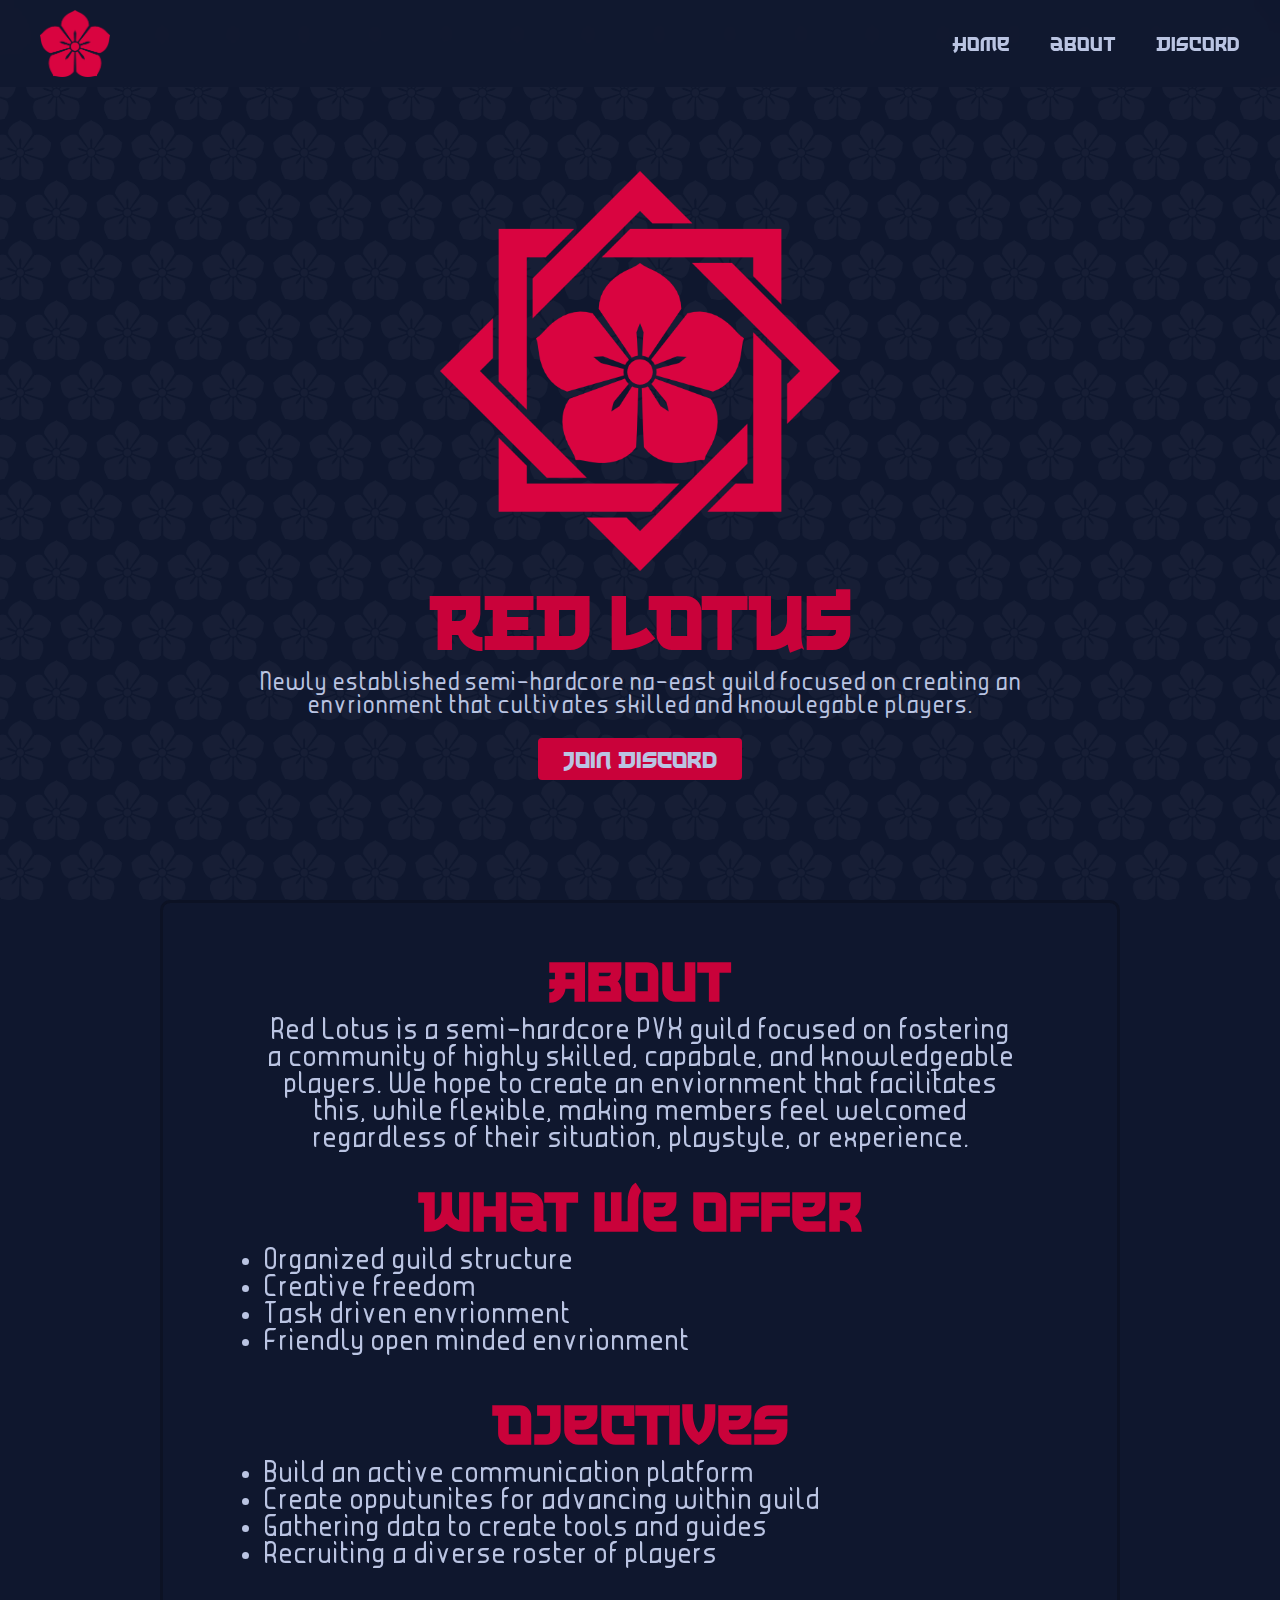
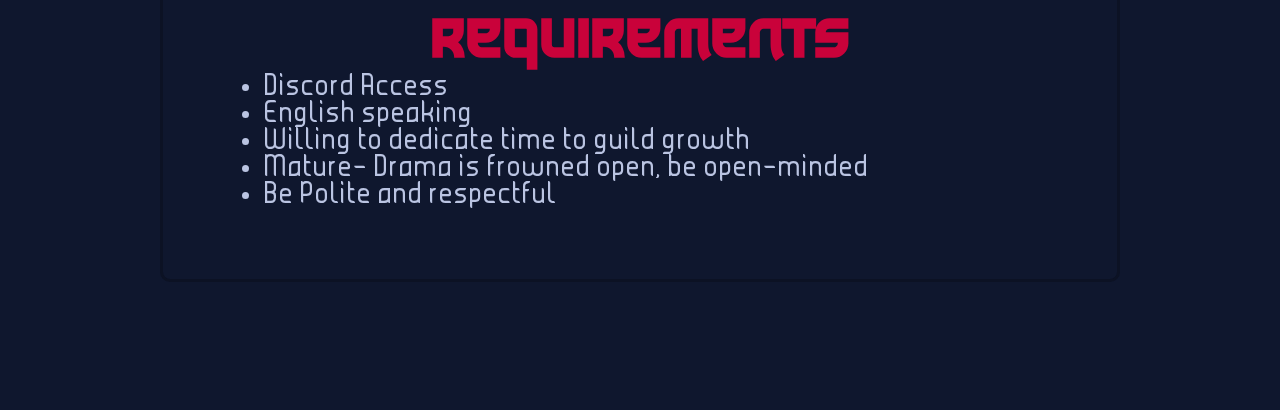
==== commit b7766496: "completed styling of about section and text content." ====
--- a/index.html
+++ b/index.html
@@ -9,13 +9,12 @@
 
 </head>
 <body>
-    <default-nav>
+    <nav>
         <a href="./"><img class="icon" src="./images/red lotus flower.png" alt="2d lotus crimson lotus"></a>
         <ul class=" main menu">
-            <li><a href="./index.html"> Home</a></li>
-            <li><a href="./pages/about.html"> About</a></li>
+            <li><a href="./"> Home</a></li>
+            <li><a href="#about"> about</a></li>
             <li><a href="https://discord.gg/sDCqT3SjpS" target="_blank" rel="noopener noreferrer">Discord</a></li>       
-            <li><a href="./pages/tools.html"> Tools </a></li>
         </ul>
 
         <div class="hamburger">
@@ -25,13 +24,11 @@
         </div>
 
         <ul class="dropdown menu">
-            <li><a href="./index"> Home</a></li>
-            <li><a href="./about"> About</a></li>
-            <li><a href="./community">community</a></li>
-            <li><a href="./tools"> Tools </a></li>
-            <li><a href="https://discord.gg/sDCqT3SjpS" target="_blank" rel="noopener noreferrer"></a></li>     
+            <li><a href="./"> Home</a></li>
+            <li><a href="#about"> about</a></li>
+            <li><a href="https://discord.gg/sDCqT3SjpS" target="_blank" rel="noopener noreferrer">Discord</a></li>
         </ul>
-    </default-nav>
+    </nav>
     
     <header>
         <div id="header-icon">
@@ -43,18 +40,43 @@
             Newly established semi-hardcore na-east guild focused on creating an envrionment 
             that cultivates skilled and knowlegable players. 
         </p>
-        <button>Apply</button>
+        <button  onclick="location.href='https://discord.gg/KMuEaVcTB3'" type="button">Join Discord</button>
     </header>
     <main>
-        <div class="about">
+        <div class="about" id="about">
             <h1>About</h1>
             <p>
                 Red Lotus is a semi-hardcore PVX guild focused on
                 fostering a community of highly skilled, capabale, and knowledgeable
                 players. We hope to create an enviornment that facilitates this, while 
-                also being relatively flexible, making members feel welcomed regardless
-                of their creed.
+                flexible, making members feel welcomed regardless
+                of their situation, playstyle, or experience.
             </p>
+            <h1>What we offer</h1>
+            <ul>
+                <li>Organized guild structure</li>
+                <li>Creative freedom</li>
+                <li>Task driven envrionment</li>
+                <li>Friendly open minded envrionment</li>
+            </ul>
+            <h1>Ojectives</h1>
+            <ul>
+                <li>Build an active communication platform</li>
+                <li>Create opputunites for advancing within guild</li>
+                <li>Gathering data to create tools and guides</li>
+                <li>Recruiting a diverse roster of players</li>
+            </ul>
+            <h1>requirements</h1>
+            <ul>
+                <li>Discord Access</li>
+                <li>English speaking </li>
+                <li>Willing to dedicate time to guild growth</li>
+                <li>Mature- Drama is frowned open, be open-minded</li>
+                <li>Be Polite and respectful</li>
+            </ul>
+
+            
+
         </div>
     </main>
 </body>
--- a/css/styles.css
+++ b/css/styles.css
@@ -34,10 +34,10 @@
 
 :root{
     --prmy-color: rgb(201, 2, 58);
-    --bg-color: hsl(224, 50%, 12%);
-    --font-color: rgb(209, 218, 245);
-    --nav-bg-color-solid: rgba(12, 18, 34, 0.965);
-    --nav-bg-color-opaque: rgba(12, 18, 34, 0.5);
+    --bg-color: rgb(15, 23, 46);
+    --font-color: rgb(186, 196, 226);
+    --nav-bg-color-solid: rgba(15, 23, 46, 0.965);
+    --nav-bg-color-opaque: rgba(15, 23, 46, 0.65);
 }
 
 html::-webkit-scrollbar{ 
@@ -93,7 +93,7 @@
 ---------------------------------- 
  */
 
-default-nav{
+nav{
     display: flex;
     position: fixed;
     top:0;
@@ -107,20 +107,20 @@
     width: 100%;
 }
 
-default-nav img{
+nav img{
     height: 67px;
     width: auto;
     cursor: pointer;
     vertical-align: middle;
 }
 
-default-nav a{
+nav a{
     height: 100%;
     transition: all .5s;
     font-size: 1.1rem;
 }
 
-default-nav a:hover{
+nav a:hover{
     color: var(--prmy-color);
 }
 .menu{
@@ -192,7 +192,7 @@
 
 
 @media(max-width:800px){
-    default-nav{
+    nav{
         background-color: var(--nav-bg-color-solid);
         flex-direction: column;
         align-items: center;
@@ -295,13 +295,24 @@
     justify-content: center;
     color: var(--prmy-color);
     font-size: calc(2.7vw + .8rem);
-    height: 100vh;
     align-self: center;
-    border-radius: 20px;
+    margin-bottom: 10%;
+ }
+
+ main ul{
+    font-family: 'Juice';
+    font-size:1.5rem;
+    align-self: flex-start;
+    margin-bottom: 30px;
  }
 
  main h1{
-    font-size: 4rem;
+    font-size: 3.2rem;
+    align-self: center;
+ }
+
+ main h1 + *{
+    color:var(--font-color)
  }
 
 #message{
@@ -315,17 +326,39 @@
     flex-direction: column;
     align-items: center;
     background-color: var(--nav-bg-color-opaque);
+    border-radius: 10px;
+    border: 3px solid rgb(12, 18, 36);
     backdrop-filter: blur(10px);
     -webkit-backdrop-filter: blur(10px);
-    padding: 40px min(400px,10%);
+    padding: 40px min(100px,10%);
+    width: 75%;
 
 }
 .about p{
     font-family: 'Juice';
     color: var(--font-color);
+    font-size: 1.5rem;
+    margin-bottom: 20px;
     text-align: center;
-    font-size: 1.25rem;
-    width: 100%;
+}
+
+@media(max-width: 500px){
+    main h1{
+        font-size: 2.2rem;
+    }
+}
+
+@media(max-width:1200px){
+    .about{
+        width: 100%;
+        border-radius: 0;
+    }
+    .about p{
+        font-size: .7em;
+    }
+    .about ul{
+        font-size: 1.3rem;
+    }
 }
 
 @keyframes fadeIn{
